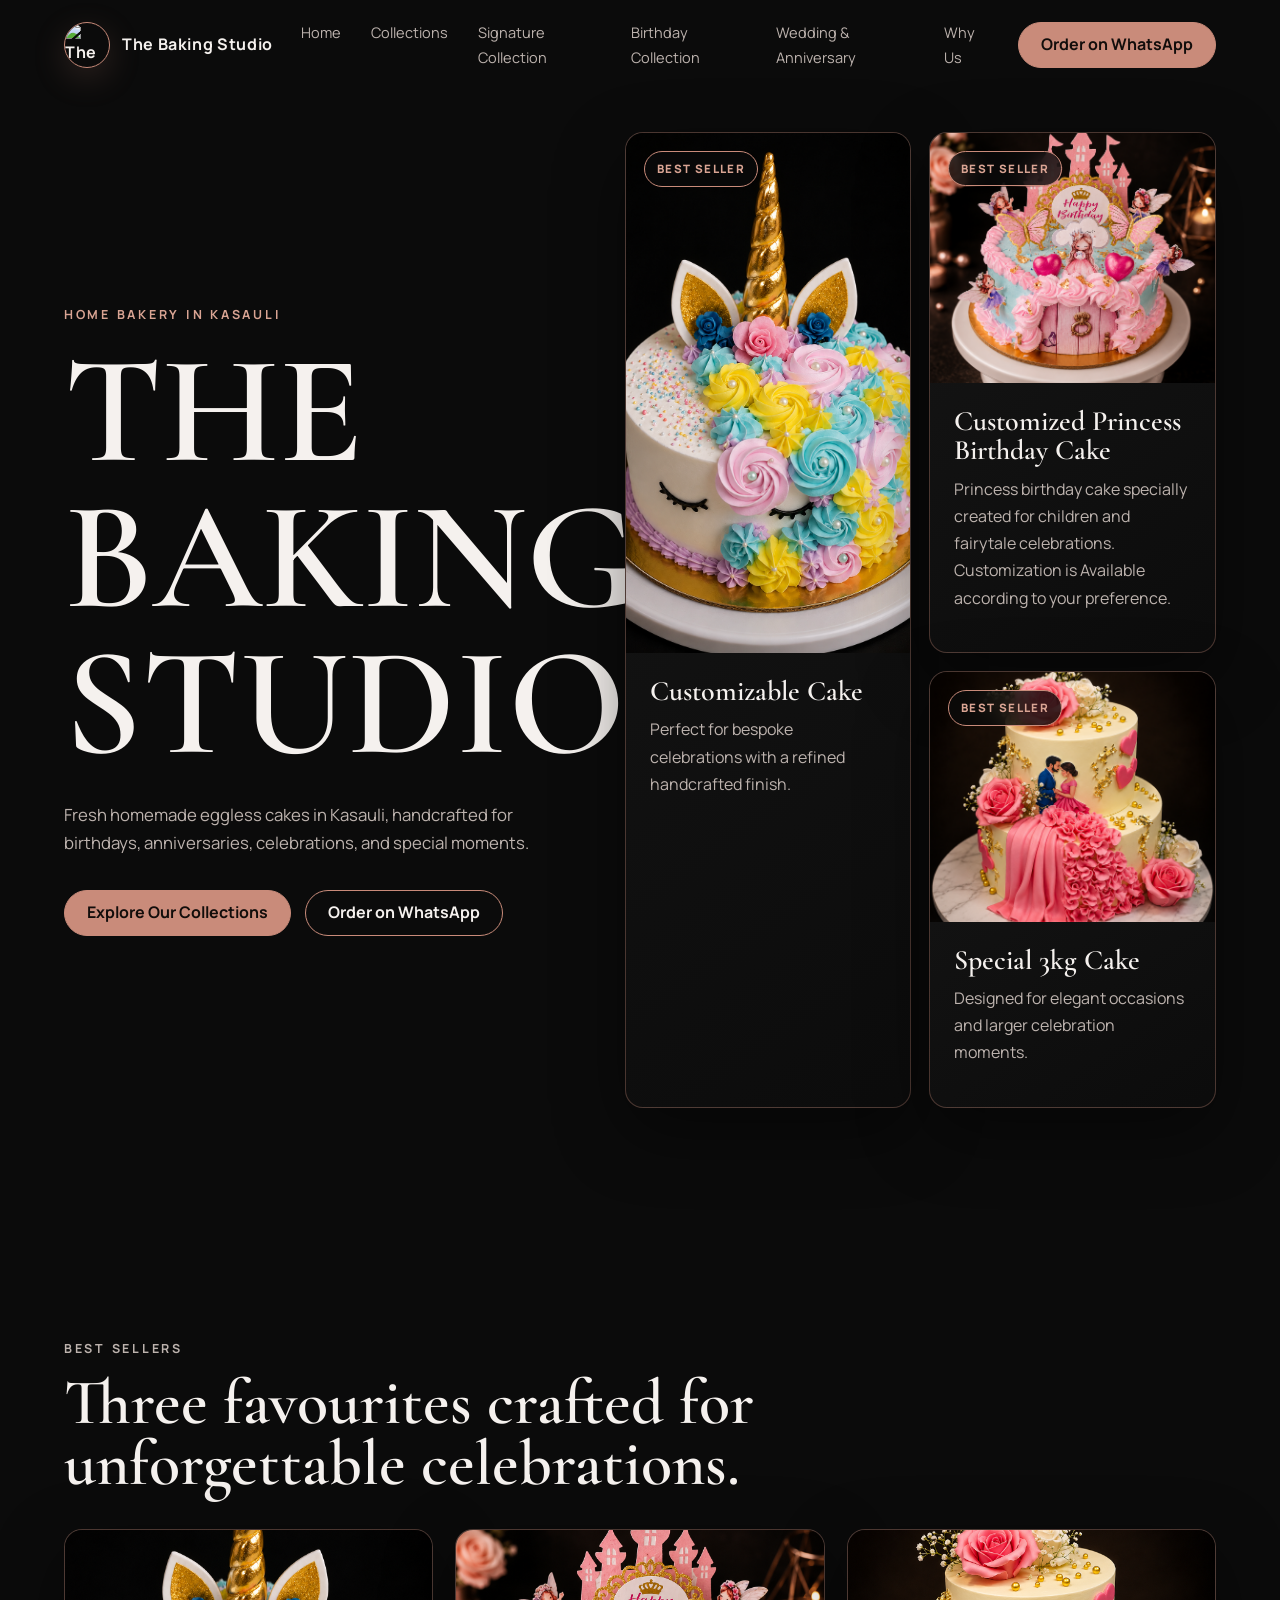
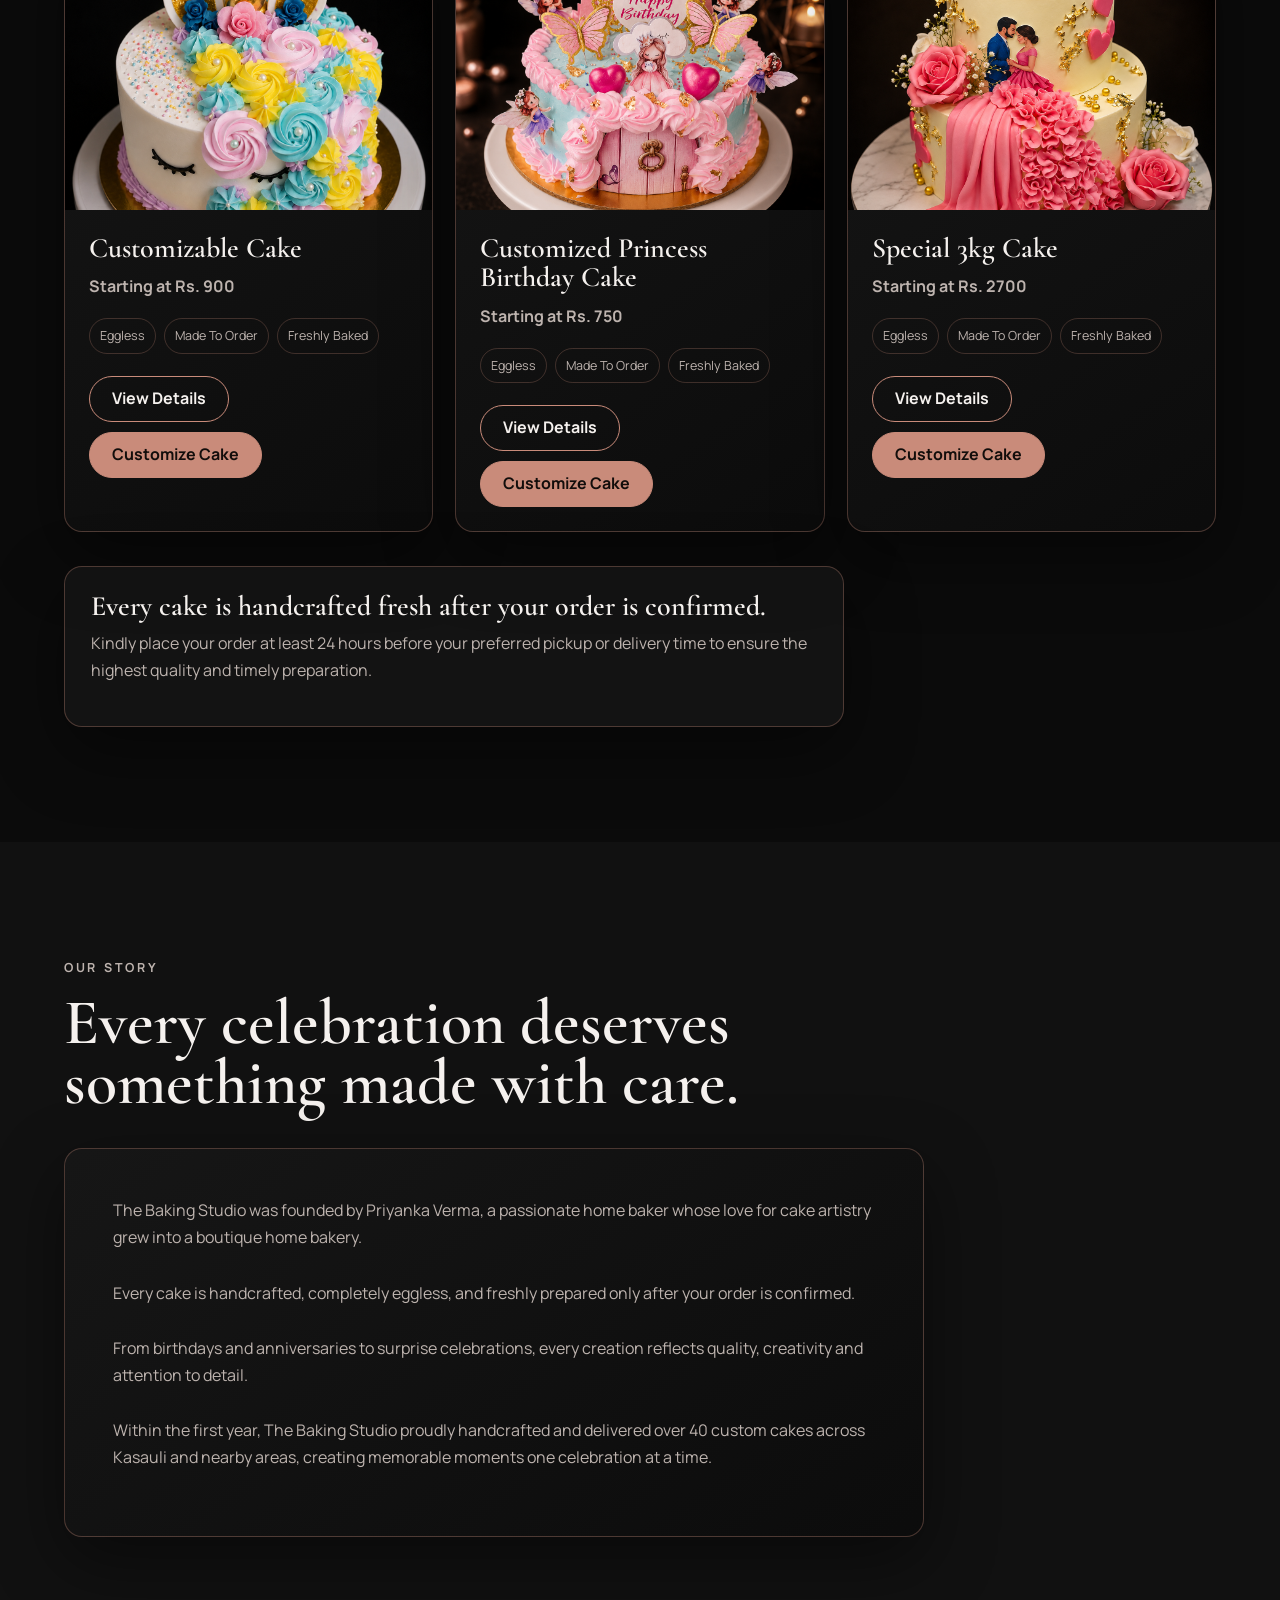
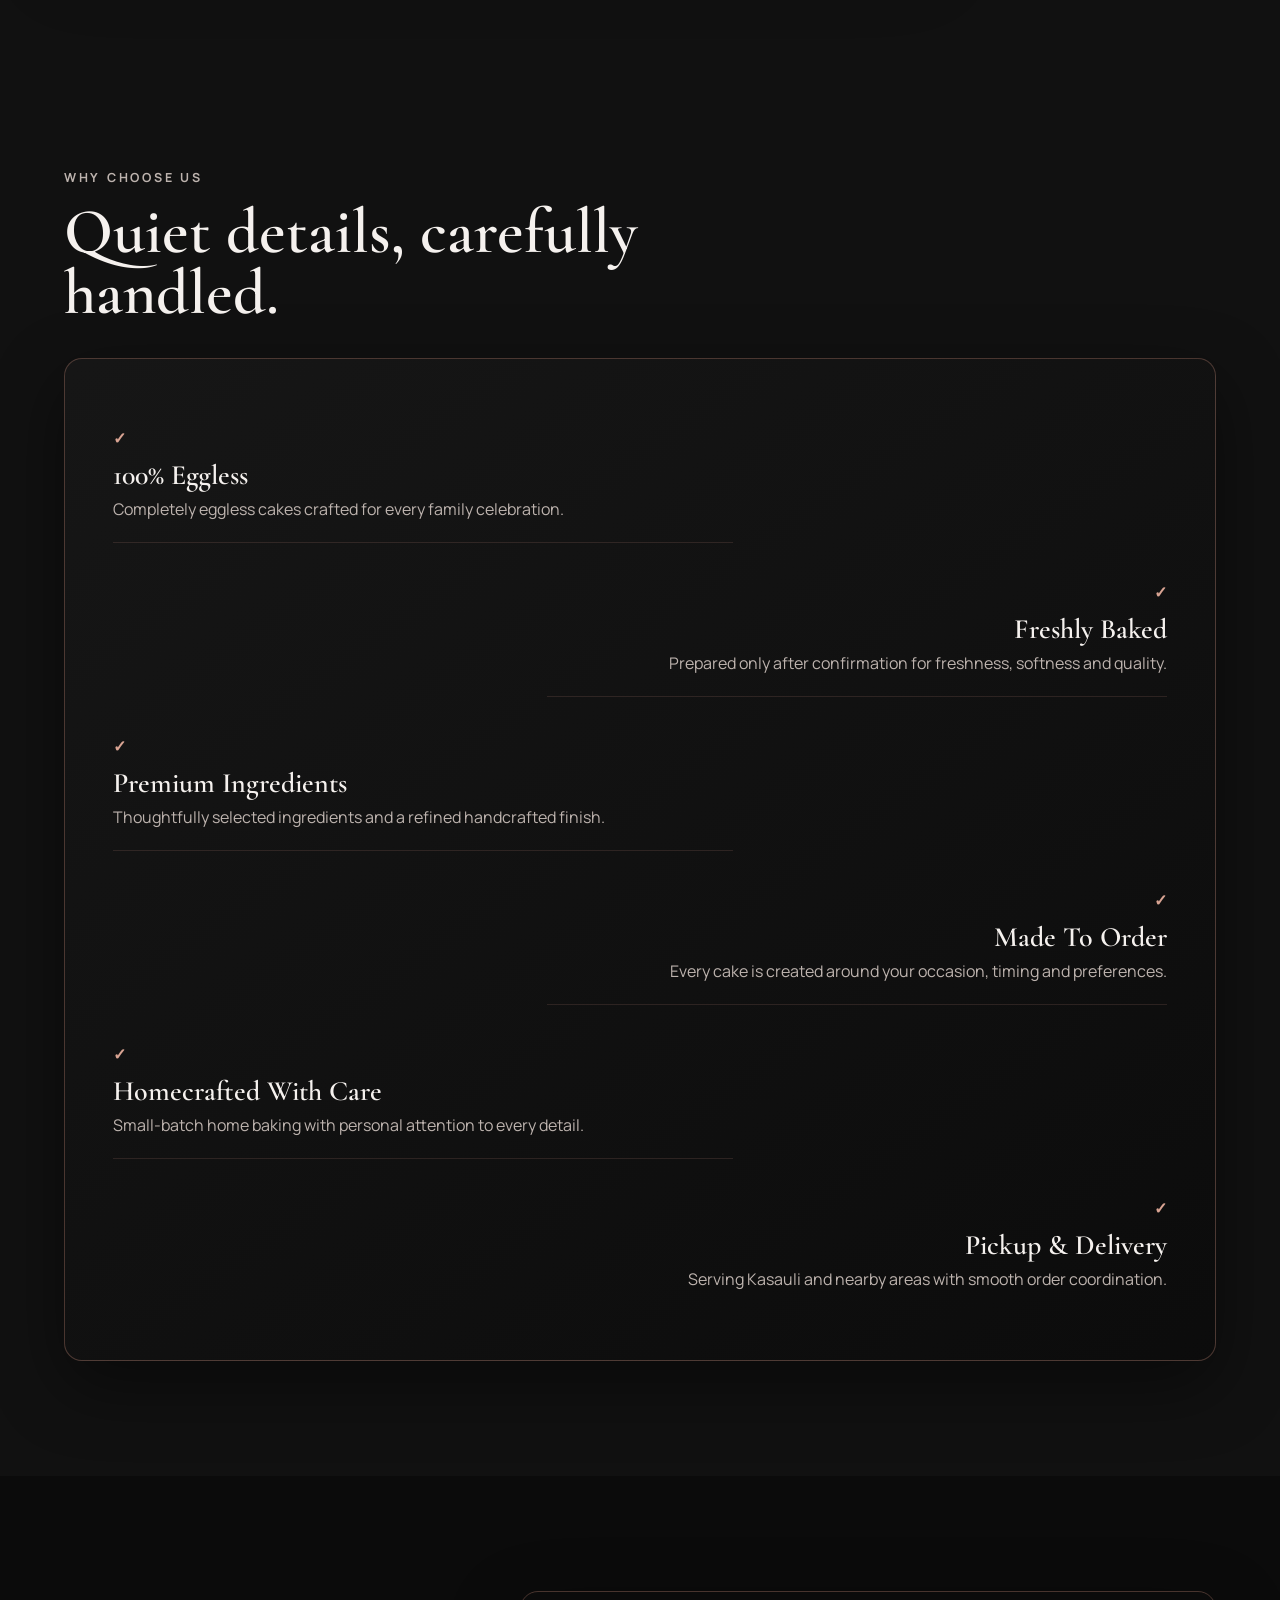
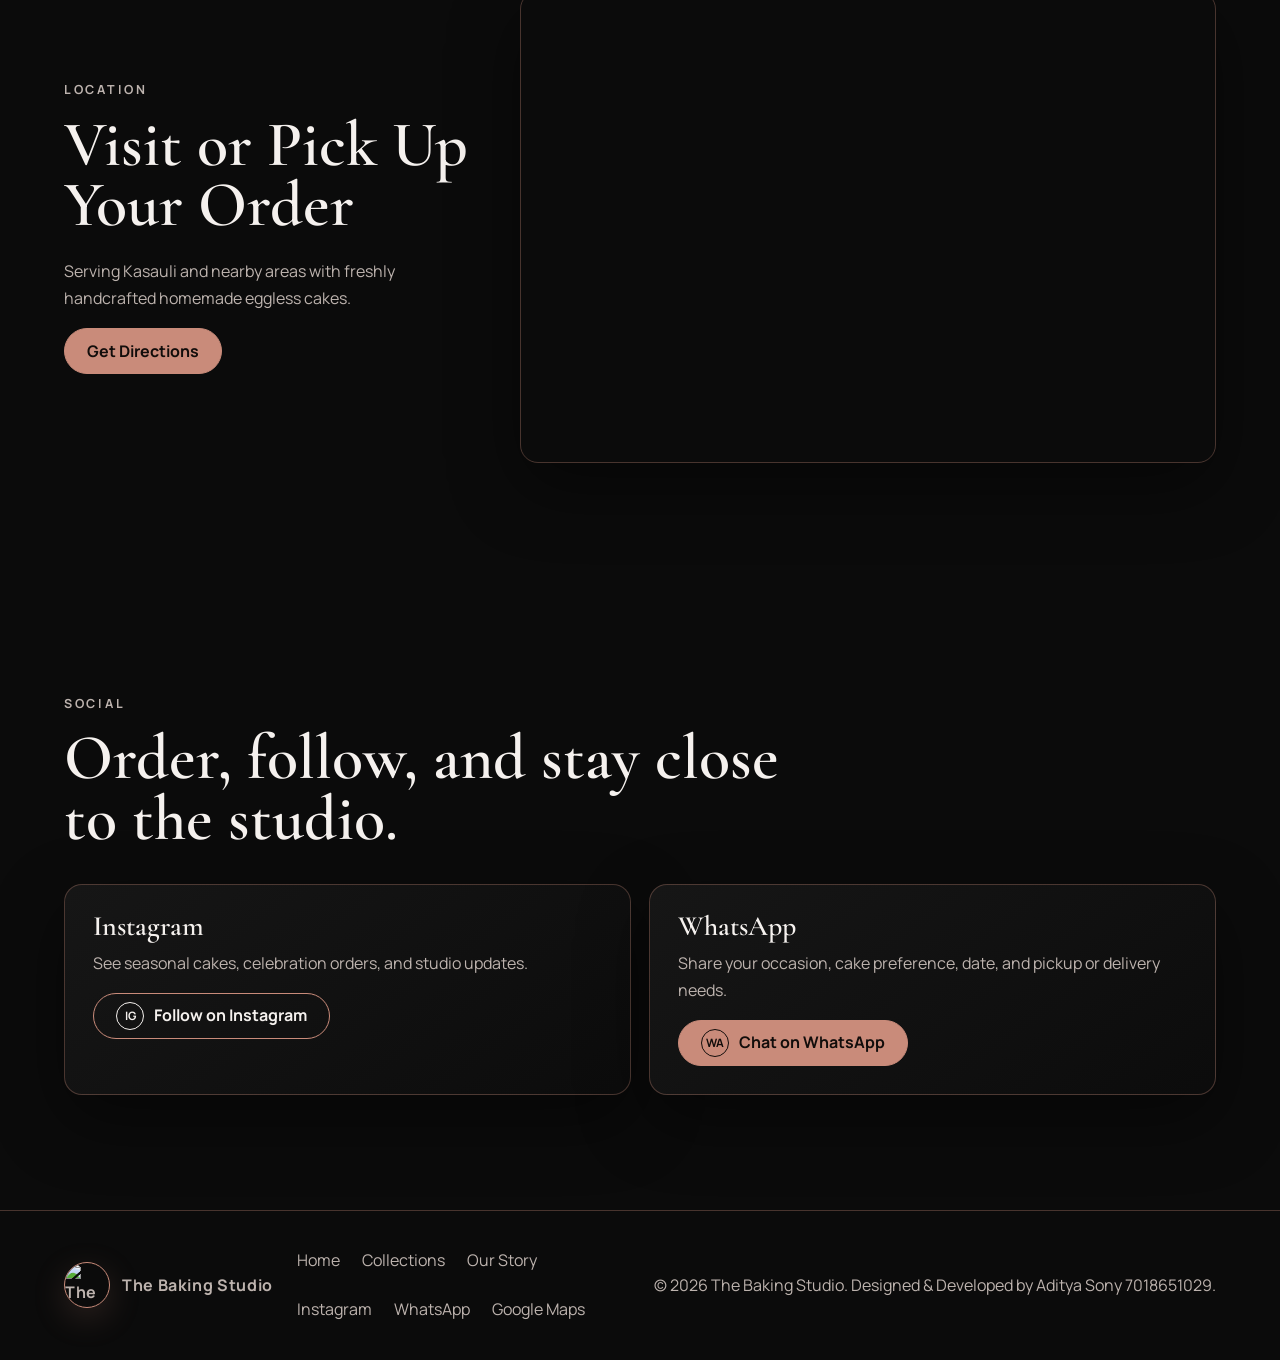
==== index.html @ ac06801e "still issue in loding webpages" ====
<!DOCTYPE html>
<html lang="en">
  <head>
    <meta charset="UTF-8" />
    <meta name="viewport" content="width=device-width, initial-scale=1.0" />
    <title>The Baking Studio | Premium Homemade Eggless Cakes in Kasauli</title>
    <meta
      name="description"
      content="Premium homemade eggless cakes in Kasauli. Freshly baked custom cakes for birthdays, anniversaries, weddings, and celebrations. Order directly on WhatsApp."
    />
    <link rel="preconnect" href="https://fonts.googleapis.com" />
    <link rel="preconnect" href="https://fonts.gstatic.com" crossorigin />
    <link
      href="https://fonts.googleapis.com/css2?family=Cormorant+Garamond:wght@500;600;700&family=Manrope:wght@400;500;600;700&display=swap"
      rel="stylesheet"
    />
    <link rel="stylesheet" href="css/styles.css" />
  </head>
  <body data-asset-depth="">
    <header class="site-header" data-header>
      <a class="brand" href="#home" aria-label="The Baking Studio home">
        <img class="brand-logo" src="assets/products/logo.jpg" alt="The Baking Studio logo" />
        <span>The Baking Studio</span>
      </a>

      <button class="nav-toggle" type="button" aria-label="Open menu" aria-expanded="false" data-nav-toggle>
        <span></span>
        <span></span>
      </button>

      <nav class="site-nav" data-nav>
        <a href="#home">Home</a>
        <a href="collections/">Collections</a>
        <a href="collections/signature/">Signature Collection</a>
        <a href="collections/birthday/">Birthday Collection</a>
        <a href="collections/wedding-anniversary/">Wedding & Anniversary</a>
        <a href="#why-us">Why Us</a>
      </nav>

      <a class="header-order" href="#" data-whatsapp-link>Order on WhatsApp</a>
    </header>

    <main>
      <section class="intro section" id="home">
        <div class="intro-copy reveal">
          <p class="eyebrow">Home bakery in Kasauli</p>
          <h1>
            <span>THE</span>
            <span>BAKING</span>
            <span>STUDIO</span>
          </h1>
          <p class="intro-text">
            Fresh homemade eggless cakes in Kasauli, handcrafted for birthdays, anniversaries,
            celebrations, and special moments.
          </p>
          <div class="button-row">
            <a class="btn btn-primary" href="collections/">Explore Our Collections</a>
            <a class="btn btn-secondary" href="#" data-whatsapp-link>Order on WhatsApp</a>
          </div>
        </div>

        <div class="featured-grid reveal" aria-label="Featured cakes" data-featured-products></div>
      </section>

      <section class="section collection" id="best-sellers">
        <div class="section-heading reveal">
          <p class="eyebrow">Best Sellers</p>
          <h2>Three favourites crafted for unforgettable celebrations.</h2>
        </div>
        <div class="product-grid" data-best-sellers></div>
        <div class="order-notice reveal">
          <h3>Every cake is handcrafted fresh after your order is confirmed.</h3>
          <p>
            Kindly place your order at least 24 hours before your preferred pickup or delivery time
            to ensure the highest quality and timely preparation.
          </p>
        </div>
      </section>

      <section class="section about" id="about">
        <div class="section-heading reveal">
          <p class="eyebrow">Our Story</p>
          <h2>Every celebration deserves something made with care.</h2>
        </div>
        <div class="about-copy luxury-container reveal">
          <p>
            The Baking Studio was founded by Priyanka Verma, a passionate home baker whose love for
            cake artistry grew into a boutique home bakery.
          </p>
          <p>
            Every cake is handcrafted, completely eggless, and freshly prepared only after your order
            is confirmed.
          </p>
          <p>
            From birthdays and anniversaries to surprise celebrations, every creation reflects
            quality, creativity and attention to detail.
          </p>
          <p>
            Within the first year, The Baking Studio proudly handcrafted and delivered over 40 custom
            cakes across Kasauli and nearby areas, creating memorable moments one celebration at a
            time.
          </p>
        </div>
      </section>

      <section class="section why" id="why-us">
        <div class="section-heading reveal">
          <p class="eyebrow">Why Choose Us</p>
          <h2>Quiet details, carefully handled.</h2>
        </div>
        <div class="why-list luxury-container reveal">
          <div><span>✓</span><h3>100% Eggless</h3><p>Completely eggless cakes crafted for every family celebration.</p></div>
          <div><span>✓</span><h3>Freshly Baked</h3><p>Prepared only after confirmation for freshness, softness and quality.</p></div>
          <div><span>✓</span><h3>Premium Ingredients</h3><p>Thoughtfully selected ingredients and a refined handcrafted finish.</p></div>
          <div><span>✓</span><h3>Made To Order</h3><p>Every cake is created around your occasion, timing and preferences.</p></div>
          <div><span>✓</span><h3>Homecrafted With Care</h3><p>Small-batch home baking with personal attention to every detail.</p></div>
          <div><span>✓</span><h3>Pickup & Delivery</h3><p>Serving Kasauli and nearby areas with smooth order coordination.</p></div>
        </div>
      </section>

      <section class="section location" id="location">
        <div class="location-copy reveal">
          <p class="eyebrow">Location</p>
          <h2>Visit or Pick Up Your Order</h2>
          <p>
            Serving Kasauli and nearby areas with freshly handcrafted homemade eggless cakes.
          </p>
          <a class="btn btn-primary" href="https://maps.app.goo.gl/45BdZde1DXDgjT8A6?g_st=aw" target="_blank" rel="noreferrer">
            Get Directions
          </a>
        </div>
        <div class="map-frame reveal">
          <iframe
            title="Google Map showing Kasauli area"
            loading="lazy"
            referrerpolicy="no-referrer-when-downgrade"
            src="https://www.google.com/maps?q=Kasauli&output=embed"
          ></iframe>
        </div>
      </section>

      <section class="section social" id="social">
        <div class="section-heading reveal">
          <p class="eyebrow">Social</p>
          <h2>Order, follow, and stay close to the studio.</h2>
        </div>
        <div class="social-grid">
          <article class="social-card reveal">
            <h3>Instagram</h3>
            <p>See seasonal cakes, celebration orders, and studio updates.</p>
            <a class="btn btn-secondary icon-link" href="https://www.instagram.com/the_baking_studioo?utm_source=qr&igsh=bnV0ZjFibzVjeG9y" target="_blank" rel="noreferrer"><span aria-hidden="true">IG</span>Follow on Instagram</a>
          </article>
          <article class="social-card reveal">
            <h3>WhatsApp</h3>
            <p>Share your occasion, cake preference, date, and pickup or delivery needs.</p>
            <a class="btn btn-primary icon-link" href="#" data-whatsapp-link><span aria-hidden="true">WA</span>Chat on WhatsApp</a>
          </article>
        </div>
      </section>
    </main>

    <button class="floating-cart" type="button" hidden data-cart-button>Order (0)</button>

    <aside class="cart-drawer" aria-hidden="true" data-cart-drawer>
      <div class="drawer-panel">
        <div class="drawer-header">
          <div>
            <p class="eyebrow">Your Order</p>
            <h2>Ready for WhatsApp</h2>
          </div>
          <button class="icon-button" type="button" aria-label="Close order drawer" data-close-cart>&times;</button>
        </div>
        <div class="cart-items" data-cart-items></div>
        <div class="drawer-footer">
          <p data-cart-empty>Your selected cakes will appear here.</p>
          <a class="btn btn-primary btn-full" href="#" data-send-order>Send Order on WhatsApp</a>
        </div>
      </div>
    </aside>

    <div class="modal" aria-hidden="true" data-modal>
      <div class="modal-panel" role="dialog" aria-modal="true" aria-labelledby="modal-title">
        <button class="modal-close" type="button" aria-label="Close product details" data-close-modal>&times;</button>
        <div class="modal-image product-image" data-modal-image></div>
        <div class="modal-content">
          <p class="eyebrow">Cake Details</p>
          <h2 id="modal-title" data-modal-title></h2>
          <p data-modal-description></p>
          <p class="price" data-modal-price></p>
          <dl class="detail-list">
            <div>
              <dt>Available Weights</dt>
              <dd data-modal-weights></dd>
            </div>
            <div>
              <dt>Features</dt>
              <dd data-modal-features></dd>
            </div>
            <div>
              <dt>Preparation Time</dt>
              <dd data-modal-time></dd>
            </div>
            <div>
              <dt>Servings</dt>
              <dd data-modal-servings></dd>
            </div>
            <div>
              <dt>Occasion</dt>
              <dd data-modal-occasion></dd>
            </div>
            <div>
              <dt>Best For</dt>
              <dd data-modal-best-for></dd>
            </div>
          </dl>
          <p class="fixed-weight" hidden data-fixed-weight></p>
          <label class="field" data-weight-field>
            <span>Weight</span>
            <select data-modal-weight></select>
          </label>
          <div class="quantity-control" aria-label="Quantity selector">
            <button type="button" data-qty-minus>-</button>
            <span data-modal-quantity>1</span>
            <button type="button" data-qty-plus>+</button>
          </div>
          <button class="btn btn-primary btn-full" type="button" data-add-order>Add to Order</button>
          <a class="btn btn-secondary btn-full modal-customize" href="#" data-customize-cake>Customize Your Cake</a>
        </div>
      </div>
    </div>

    <footer class="site-footer">
      <div class="brand">
        <img class="brand-logo" src="assets/products/logo.jpg" alt="The Baking Studio logo" />
        <span>The Baking Studio</span>
      </div>
      <nav>
        <a href="#home">Home</a>
        <a href="collections/">Collections</a>
        <a href="#about">Our Story</a>
        <a href="https://www.instagram.com/the_baking_studioo?utm_source=qr&igsh=bnV0ZjFibzVjeG9y" target="_blank" rel="noreferrer">Instagram</a>
        <a href="#" data-whatsapp-link>WhatsApp</a>
        <a href="https://maps.app.goo.gl/45BdZde1DXDgjT8A6?g_st=aw" target="_blank" rel="noreferrer">Google Maps</a>
      </nav>
      <p>&copy; <span data-year></span> The Baking Studio. Designed & Developed by Aditya Sony 7018651029.</p>
    </footer>

    <script src="js/config.js"></script>
    <script src="js/products.js"></script>
    <script src="js/app.js"></script>
  </body>
</html>
---- css/styles.css ----
:root {
  --bg: #0b0b0b;
  --panel: #171717;
  --panel-soft: #111111;
  --accent: #c98b7a;
  --accent-hover: #d9a493;
  --text: #f5f1ee;
  --muted: #bdb3ae;
  --line: rgba(201, 139, 122, 0.32);
  --shadow: 0 24px 70px rgba(0, 0, 0, 0.45);
  --radius: 18px;
  --font-heading: "Cormorant Garamond", Georgia, serif;
  --font-body: "Manrope", Arial, sans-serif;
}

* {
  box-sizing: border-box;
}

html {
  scroll-behavior: smooth;
}

body {
  margin: 0;
  background: var(--bg);
  color: var(--text);
  font-family: var(--font-body);
  line-height: 1.7;
}

body.no-scroll {
  overflow: hidden;
}

a {
  color: inherit;
  text-decoration: none;
}

button,
select {
  font: inherit;
}

.site-header {
  position: fixed;
  inset: 0 0 auto;
  z-index: 30;
  display: grid;
  grid-template-columns: auto 1fr auto;
  align-items: center;
  gap: 28px;
  padding: 20px clamp(20px, 5vw, 72px);
  border-bottom: 1px solid transparent;
  transition: background 220ms ease, border-color 220ms ease, padding 220ms ease;
}

.site-header.scrolled,
.site-header.open {
  background: rgba(11, 11, 11, 0.94);
  border-color: var(--line);
  backdrop-filter: blur(18px);
  padding-block: 14px;
}

.brand {
  display: inline-flex;
  align-items: center;
  gap: 12px;
  font-weight: 700;
  letter-spacing: 0.04em;
}

.brand-mark {
  display: grid;
  width: 42px;
  height: 42px;
  place-items: center;
  border: 1px solid var(--accent);
  border-radius: 50%;
  color: var(--accent-hover);
  font-family: var(--font-heading);
  font-size: 0.85rem;
}

.brand-logo {
  width: 46px;
  height: 46px;
  border: 1px solid var(--accent);
  border-radius: 50%;
  object-fit: cover;
  box-shadow: 0 10px 34px rgba(201, 139, 122, 0.18);
}

.site-nav {
  justify-self: center;
  display: flex;
  gap: 30px;
  color: var(--muted);
  font-size: 0.91rem;
}

.site-nav a,
.site-footer a {
  transition: color 180ms ease;
}

.site-nav a:hover,
.site-footer a:hover {
  color: var(--accent-hover);
}

.header-order,
.btn {
  display: inline-flex;
  min-height: 46px;
  align-items: center;
  justify-content: center;
  border: 1px solid var(--accent);
  border-radius: 999px;
  padding: 0 22px;
  font-weight: 700;
  transition: transform 180ms ease, background 180ms ease, color 180ms ease, border-color 180ms ease;
}

.header-order,
.btn-primary {
  background: var(--accent);
  color: #120d0b;
}

.btn-secondary {
  background: transparent;
  color: var(--text);
}

.header-order:hover,
.btn:hover {
  transform: translateY(-2px);
  border-color: var(--accent-hover);
}

.header-order:hover,
.btn-primary:hover {
  background: var(--accent-hover);
}

.nav-toggle {
  display: none;
  width: 44px;
  height: 44px;
  border: 1px solid var(--line);
  border-radius: 50%;
  background: transparent;
  color: var(--text);
}

.nav-toggle span {
  display: block;
  width: 18px;
  height: 1px;
  margin: 6px auto;
  background: currentColor;
}

.section {
  padding: clamp(78px, 9vw, 132px) clamp(20px, 5vw, 72px);
}

.intro {
  position: relative;
  min-height: 100vh;
  display: grid;
  grid-template-columns: minmax(0, 0.9fr) minmax(320px, 1.1fr);
  gap: clamp(38px, 6vw, 88px);
  align-items: center;
  padding-top: 132px;
}

.eyebrow {
  margin: 0 0 14px;
  color: var(--accent-hover);
  font-size: 0.78rem;
  font-weight: 700;
  letter-spacing: 0.22em;
  text-transform: uppercase;
}

h1,
h2,
h3,
p {
  margin-top: 0;
}

h1,
h2,
h3 {
  font-family: var(--font-heading);
  line-height: 0.95;
  font-weight: 600;
}

h1 {
  margin-bottom: 24px;
  font-size: clamp(4.8rem, 12vw, 12rem);
}

h1 span {
  display: block;
}

h2 {
  max-width: 760px;
  margin-bottom: 22px;
  font-size: clamp(2.6rem, 5vw, 5.4rem);
}

h3 {
  margin-bottom: 10px;
  font-size: 1.75rem;
}

.intro-text,
.section-heading p,
.location-copy p,
.social-card p,
.why-card p,
.product-card p,
.featured-card p {
  color: var(--muted);
}

.intro-text {
  max-width: 560px;
  font-size: 1.05rem;
}

.button-row {
  display: flex;
  flex-wrap: wrap;
  gap: 14px;
  margin-top: 32px;
}

.featured-grid {
  display: grid;
  grid-template-columns: 1fr 1fr;
  gap: 18px;
  align-items: stretch;
}

.featured-card:first-child {
  grid-row: span 2;
}

.featured-card {
  position: relative;
}

.best-seller-badge {
  position: absolute;
  top: 18px;
  left: 18px;
  z-index: 1;
  border: 1px solid var(--accent);
  border-radius: 999px;
  background: rgba(11, 11, 11, 0.78);
  color: var(--accent-hover);
  padding: 7px 12px;
  font-size: 0.72rem;
  font-weight: 800;
  letter-spacing: 0.12em;
  text-transform: uppercase;
  backdrop-filter: blur(10px);
}

.featured-card,
.product-card,
.why-card,
.social-card {
  border: 1px solid var(--line);
  border-radius: var(--radius);
  background: linear-gradient(145deg, rgba(23, 23, 23, 0.96), rgba(12, 12, 12, 0.98));
  box-shadow: var(--shadow);
  overflow: hidden;
  transition: transform 220ms ease, border-color 220ms ease, box-shadow 220ms ease;
}

.featured-card:hover,
.product-card:hover,
.why-card:hover,
.social-card:hover {
  transform: translateY(-6px);
  border-color: rgba(217, 164, 147, 0.72);
  box-shadow: 0 28px 90px rgba(201, 139, 122, 0.14);
}

.featured-card:hover .product-image,
.product-card:hover .product-image,
.modal-image {
  transform: scale(1.03);
}

.product-image {
  min-height: 250px;
  background:
    radial-gradient(circle at 50% 35%, rgba(245, 241, 238, 0.12), transparent 31%),
    radial-gradient(circle at 47% 55%, var(--accent), transparent 0 24%, transparent 25%),
    linear-gradient(145deg, #241716, #0f0f0f 68%);
  transition: transform 320ms ease;
}

.featured-card:first-child .product-image {
  min-height: 520px;
}

.card-body {
  padding: 24px;
}

.card-body h3 {
  line-height: 1.05;
}

.section-heading {
  margin-bottom: 34px;
}

.product-grid {
  display: grid;
  grid-template-columns: repeat(3, minmax(0, 1fr));
  gap: 22px;
}

.product-card .product-image {
  min-height: 280px;
}

.price {
  color: var(--accent-hover);
  font-weight: 700;
}

.tags {
  display: flex;
  flex-wrap: wrap;
  gap: 8px;
  margin: 18px 0 22px;
}

.tags span {
  border: 1px solid rgba(201, 139, 122, 0.26);
  border-radius: 999px;
  padding: 6px 10px;
  color: var(--muted);
  font-size: 0.78rem;
}

.card-actions {
  display: flex;
  flex-wrap: wrap;
  gap: 10px;
}

.order-notice {
  max-width: 780px;
  margin-top: 34px;
  border: 1px solid var(--line);
  border-radius: var(--radius);
  background: rgba(23, 23, 23, 0.72);
  padding: 26px;
  box-shadow: var(--shadow);
}

.luxury-container {
  border: 1px solid var(--line);
  border-radius: var(--radius);
  background: linear-gradient(145deg, rgba(23, 23, 23, 0.96), rgba(12, 12, 12, 0.98));
  box-shadow: var(--shadow);
  padding: clamp(26px, 4vw, 48px);
}

.order-notice h3 {
  margin-bottom: 10px;
}

.order-notice p,
.about-copy p {
  color: var(--muted);
}

.about {
  background: var(--panel-soft);
}

.about-copy {
  max-width: 860px;
  display: grid;
  gap: 12px;
}

.why {
  background: var(--panel-soft);
}

.why-grid,
.social-grid {
  display: grid;
  grid-template-columns: repeat(3, minmax(0, 1fr));
  gap: 18px;
}

.why-list {
  display: grid;
  gap: 18px;
}

.why-list div {
  width: min(620px, 100%);
  padding: 18px 0;
  border-bottom: 1px solid rgba(201, 139, 122, 0.16);
}

.why-list div:nth-child(even) {
  justify-self: end;
  text-align: right;
}

.why-list div:last-child {
  border-bottom: 0;
}

.why-list span {
  display: inline-flex;
  margin-bottom: 10px;
  color: var(--accent-hover);
  font-weight: 800;
}

.why-list h3 {
  margin-bottom: 8px;
}

.why-list p {
  color: var(--muted);
  margin-bottom: 0;
}

.icon-link {
  gap: 10px;
}

.icon-link span {
  display: inline-grid;
  width: 28px;
  height: 28px;
  place-items: center;
  border: 1px solid currentColor;
  border-radius: 50%;
  font-size: 0.72rem;
}

.why-card,
.social-card {
  padding: 28px;
}

.icon {
  display: inline-flex;
  margin-bottom: 34px;
  color: var(--accent-hover);
  font-family: var(--font-heading);
  font-size: 2rem;
}

.location {
  display: grid;
  grid-template-columns: minmax(0, 0.75fr) minmax(320px, 1.25fr);
  gap: 38px;
  align-items: center;
}

.map-frame {
  min-height: 470px;
  overflow: hidden;
  border: 1px solid var(--line);
  border-radius: var(--radius);
  box-shadow: var(--shadow);
}

.map-frame iframe {
  display: block;
  width: 100%;
  height: 470px;
  border: 0;
  filter: grayscale(1) invert(0.9) contrast(0.95);
}

.social-grid {
  grid-template-columns: repeat(2, minmax(0, 1fr));
}

.site-footer {
  display: grid;
  grid-template-columns: auto 1fr auto;
  gap: 24px;
  align-items: center;
  padding: 36px clamp(20px, 5vw, 72px);
  border-top: 1px solid var(--line);
  color: var(--muted);
}

.site-footer nav {
  justify-self: center;
  display: flex;
  flex-wrap: wrap;
  gap: 22px;
}

.site-footer p {
  margin: 0;
}

.modal,
.cart-drawer {
  position: fixed;
  inset: 0;
  z-index: 60;
  display: none;
  background: rgba(0, 0, 0, 0.72);
  backdrop-filter: blur(12px);
}

.modal.open,
.cart-drawer.open {
  display: block;
}

.modal-panel {
  position: relative;
  display: grid;
  grid-template-columns: minmax(280px, 0.9fr) minmax(320px, 1fr);
  gap: 34px;
  width: min(1060px, calc(100% - 36px));
  max-height: calc(100vh - 54px);
  margin: 27px auto;
  overflow: auto;
  border: 1px solid var(--line);
  border-radius: var(--radius);
  background: var(--panel);
  box-shadow: var(--shadow);
  padding: 26px;
}

.modal-image {
  min-height: 620px;
  border-radius: 14px;
}

.modal-content {
  padding: 18px 10px 10px;
}

.modal-close,
.icon-button {
  border: 1px solid var(--line);
  border-radius: 50%;
  background: rgba(11, 11, 11, 0.72);
  color: var(--text);
  cursor: pointer;
}

.modal-close {
  position: absolute;
  top: 16px;
  right: 16px;
  z-index: 2;
  width: 42px;
  height: 42px;
}

.detail-list {
  display: grid;
  gap: 12px;
  margin: 24px 0;
}

.detail-list div {
  padding-bottom: 12px;
  border-bottom: 1px solid rgba(201, 139, 122, 0.18);
}

dt {
  color: var(--accent-hover);
  font-size: 0.78rem;
  font-weight: 700;
  letter-spacing: 0.12em;
  text-transform: uppercase;
}

dd {
  margin: 3px 0 0;
  color: var(--muted);
}

.field {
  display: grid;
  gap: 8px;
  margin-bottom: 18px;
}

.field span {
  color: var(--accent-hover);
  font-weight: 700;
}

select {
  width: 100%;
  min-height: 46px;
  border: 1px solid var(--line);
  border-radius: 10px;
  background: #0d0d0d;
  color: var(--text);
  padding: 0 12px;
}

.quantity-control {
  display: inline-grid;
  grid-template-columns: 46px 54px 46px;
  align-items: center;
  margin-bottom: 20px;
  border: 1px solid var(--line);
  border-radius: 999px;
  overflow: hidden;
}

.quantity-control button {
  min-height: 46px;
  border: 0;
  background: transparent;
  color: var(--text);
  cursor: pointer;
}

.quantity-control span {
  text-align: center;
}

.btn-full {
  width: 100%;
}

.modal-customize {
  margin-top: 12px;
}

.fixed-weight {
  border: 1px solid var(--line);
  border-radius: 10px;
  padding: 12px 14px;
  color: var(--accent-hover);
  font-weight: 700;
}

.page-hero {
  padding-top: 150px;
  padding-bottom: 54px;
}

.page-hero h1 {
  font-size: clamp(4.4rem, 10vw, 10rem);
}

.breadcrumb {
  display: flex;
  flex-wrap: wrap;
  gap: 10px;
  margin-bottom: 28px;
  color: var(--muted);
  font-size: 0.88rem;
}

.breadcrumb a {
  color: var(--accent-hover);
}

.collection-grid {
  display: grid;
  grid-template-columns: repeat(3, minmax(0, 1fr));
  gap: 22px;
}

.collection-card {
  border: 1px solid var(--line);
  border-radius: var(--radius);
  background: linear-gradient(145deg, rgba(23, 23, 23, 0.96), rgba(12, 12, 12, 0.98));
  box-shadow: var(--shadow);
  overflow: hidden;
  transition: transform 220ms ease, border-color 220ms ease, box-shadow 220ms ease;
}

.collection-card:hover {
  transform: translateY(-6px);
  border-color: rgba(217, 164, 147, 0.72);
  box-shadow: 0 28px 90px rgba(201, 139, 122, 0.14);
}

.collection-card .product-image {
  min-height: 390px;
}

.category-tools {
  display: grid;
  grid-template-columns: minmax(0, 1fr) 220px;
  gap: 14px;
  margin-bottom: 24px;
}

.category-tools input {
  width: 100%;
  min-height: 46px;
  border: 1px solid var(--line);
  border-radius: 10px;
  background: #0d0d0d;
  color: var(--text);
  padding: 0 14px;
  font: inherit;
}

.load-more-wrap {
  display: flex;
  justify-content: center;
  margin-top: 34px;
}

.floating-cart {
  position: fixed;
  right: 24px;
  bottom: 24px;
  z-index: 40;
  min-height: 54px;
  border: 1px solid var(--accent-hover);
  border-radius: 999px;
  background: var(--accent);
  color: #120d0b;
  padding: 0 24px;
  font-weight: 800;
  box-shadow: 0 18px 60px rgba(0, 0, 0, 0.45);
  cursor: pointer;
}

.drawer-panel {
  width: min(430px, 100%);
  height: 100%;
  margin-left: auto;
  padding: 26px;
  overflow: auto;
  border-left: 1px solid var(--line);
  background: var(--panel);
}

.drawer-header {
  display: flex;
  justify-content: space-between;
  gap: 18px;
  align-items: start;
  margin-bottom: 28px;
}

.drawer-header h2 {
  margin: 0;
  font-size: 2.6rem;
}

.icon-button {
  width: 42px;
  height: 42px;
}

.cart-item {
  display: grid;
  gap: 10px;
  padding: 18px 0;
  border-bottom: 1px solid rgba(201, 139, 122, 0.18);
}

.cart-item h3 {
  margin: 0;
  font-size: 1.45rem;
}

.cart-actions {
  display: flex;
  justify-content: space-between;
  gap: 10px;
  align-items: center;
}

.remove-item {
  border: 0;
  background: transparent;
  color: var(--accent-hover);
  cursor: pointer;
}

.drawer-footer {
  margin-top: 28px;
}

.reveal {
  opacity: 0;
  transform: translateY(18px);
  transition: opacity 520ms ease, transform 520ms ease;
}

.reveal.visible {
  opacity: 1;
  transform: translateY(0);
}

@media (max-width: 1020px) {
  .site-header {
    grid-template-columns: auto auto;
  }

  .nav-toggle {
    display: block;
    justify-self: end;
  }

  .site-nav,
  .header-order {
    display: none;
  }

  .site-header.open .site-nav,
  .site-header.open .header-order {
    display: flex;
    grid-column: 1 / -1;
    justify-self: stretch;
  }

  .site-header.open .site-nav {
    flex-direction: column;
    gap: 18px;
    padding-top: 16px;
  }

  .site-header.open .header-order {
    width: fit-content;
  }

  .intro,
  .location {
    grid-template-columns: 1fr;
  }

  .product-grid,
  .why-grid,
  .collection-grid {
    grid-template-columns: repeat(2, minmax(0, 1fr));
  }

  .site-footer {
    grid-template-columns: 1fr;
  }

  .site-footer nav {
    justify-self: start;
  }
}

@media (max-width: 720px) {
  .section {
    padding-inline: 18px;
  }

  .intro {
    padding-top: 118px;
  }

  h1 {
    font-size: clamp(4.2rem, 22vw, 6.8rem);
  }

  .featured-grid,
  .product-grid,
  .why-grid,
  .social-grid,
  .collection-grid,
  .category-tools {
    grid-template-columns: 1fr;
  }

  .why-list div:nth-child(even) {
    justify-self: start;
    text-align: left;
  }

  .featured-card:first-child {
    grid-row: auto;
  }

  .featured-card:first-child .product-image,
  .featured-card .product-image,
  .product-card .product-image {
    min-height: 300px;
  }

  .modal-panel {
    grid-template-columns: 1fr;
    width: calc(100% - 20px);
    margin-block: 10px;
    padding: 16px;
  }

  .modal-image {
    min-height: 320px;
  }

  .map-frame,
  .map-frame iframe {
    min-height: 360px;
    height: 360px;
  }

  .drawer-panel {
    width: 100%;
  }
}
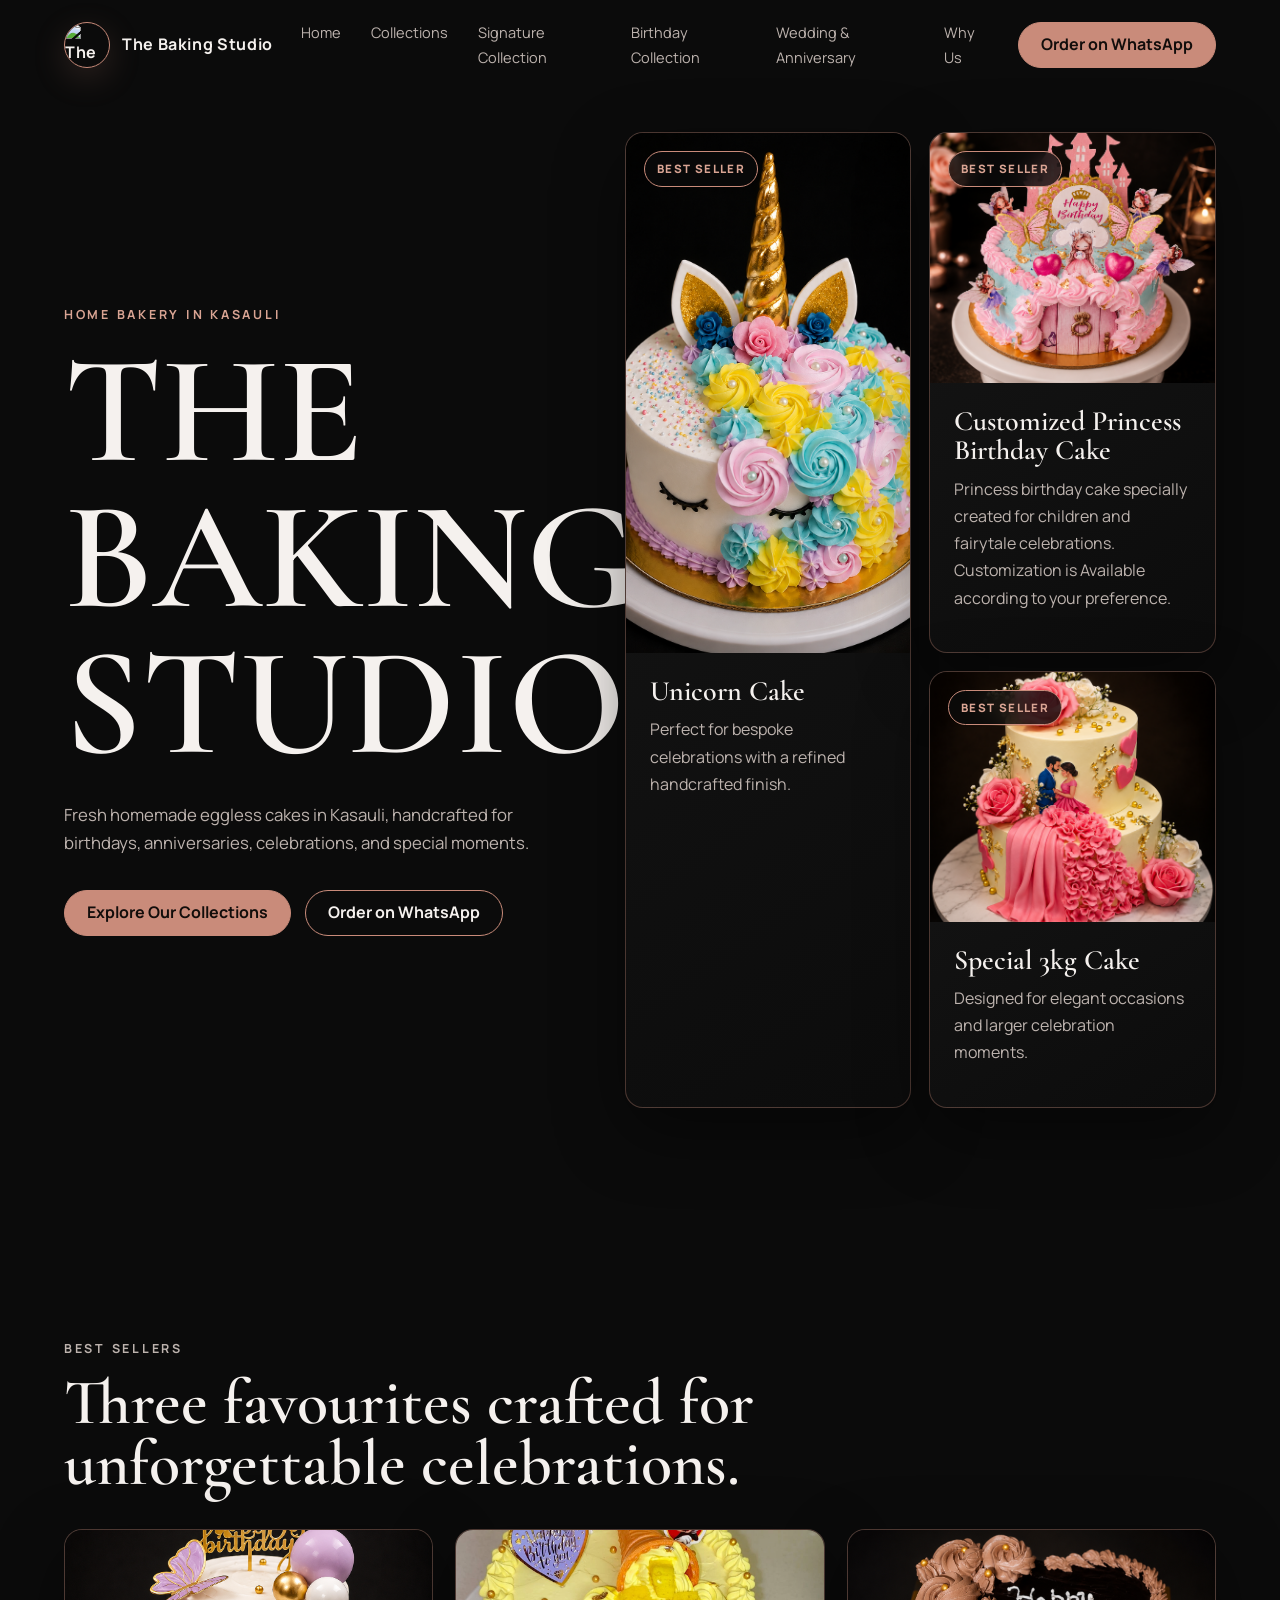
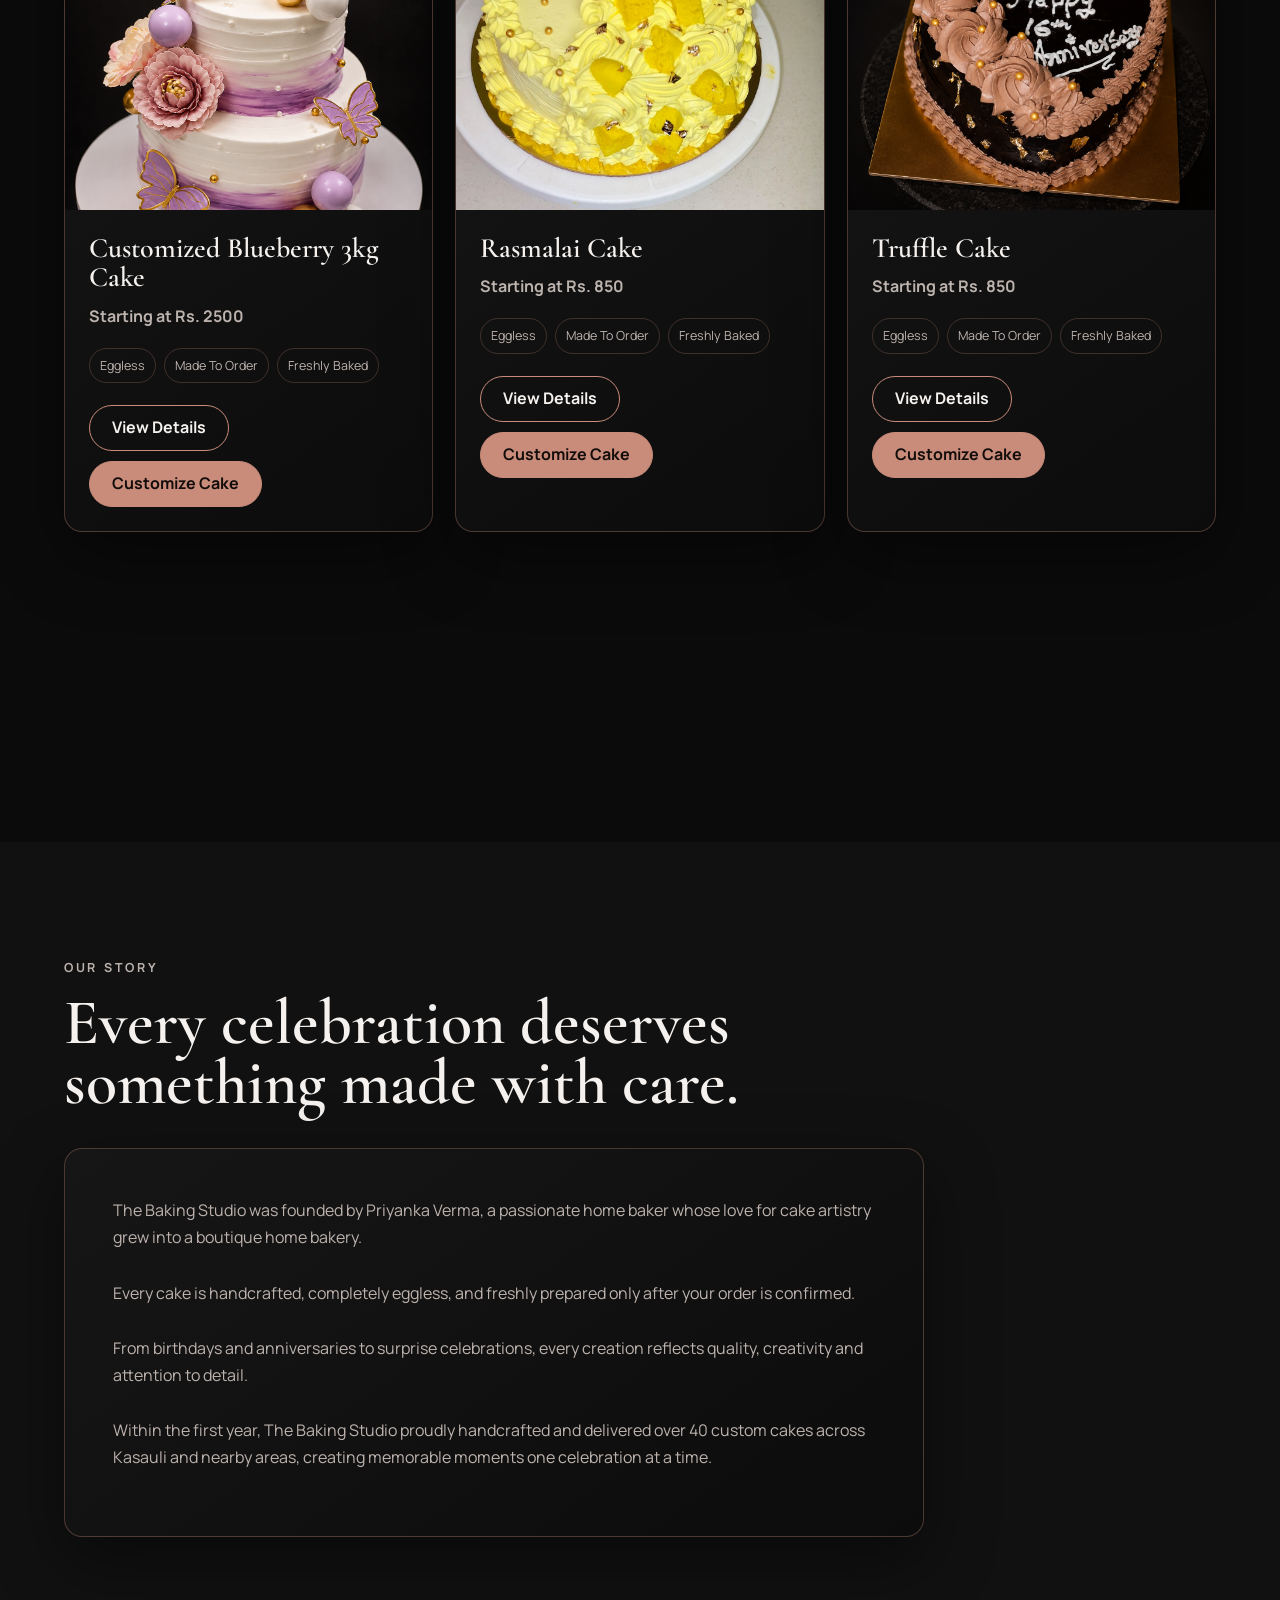
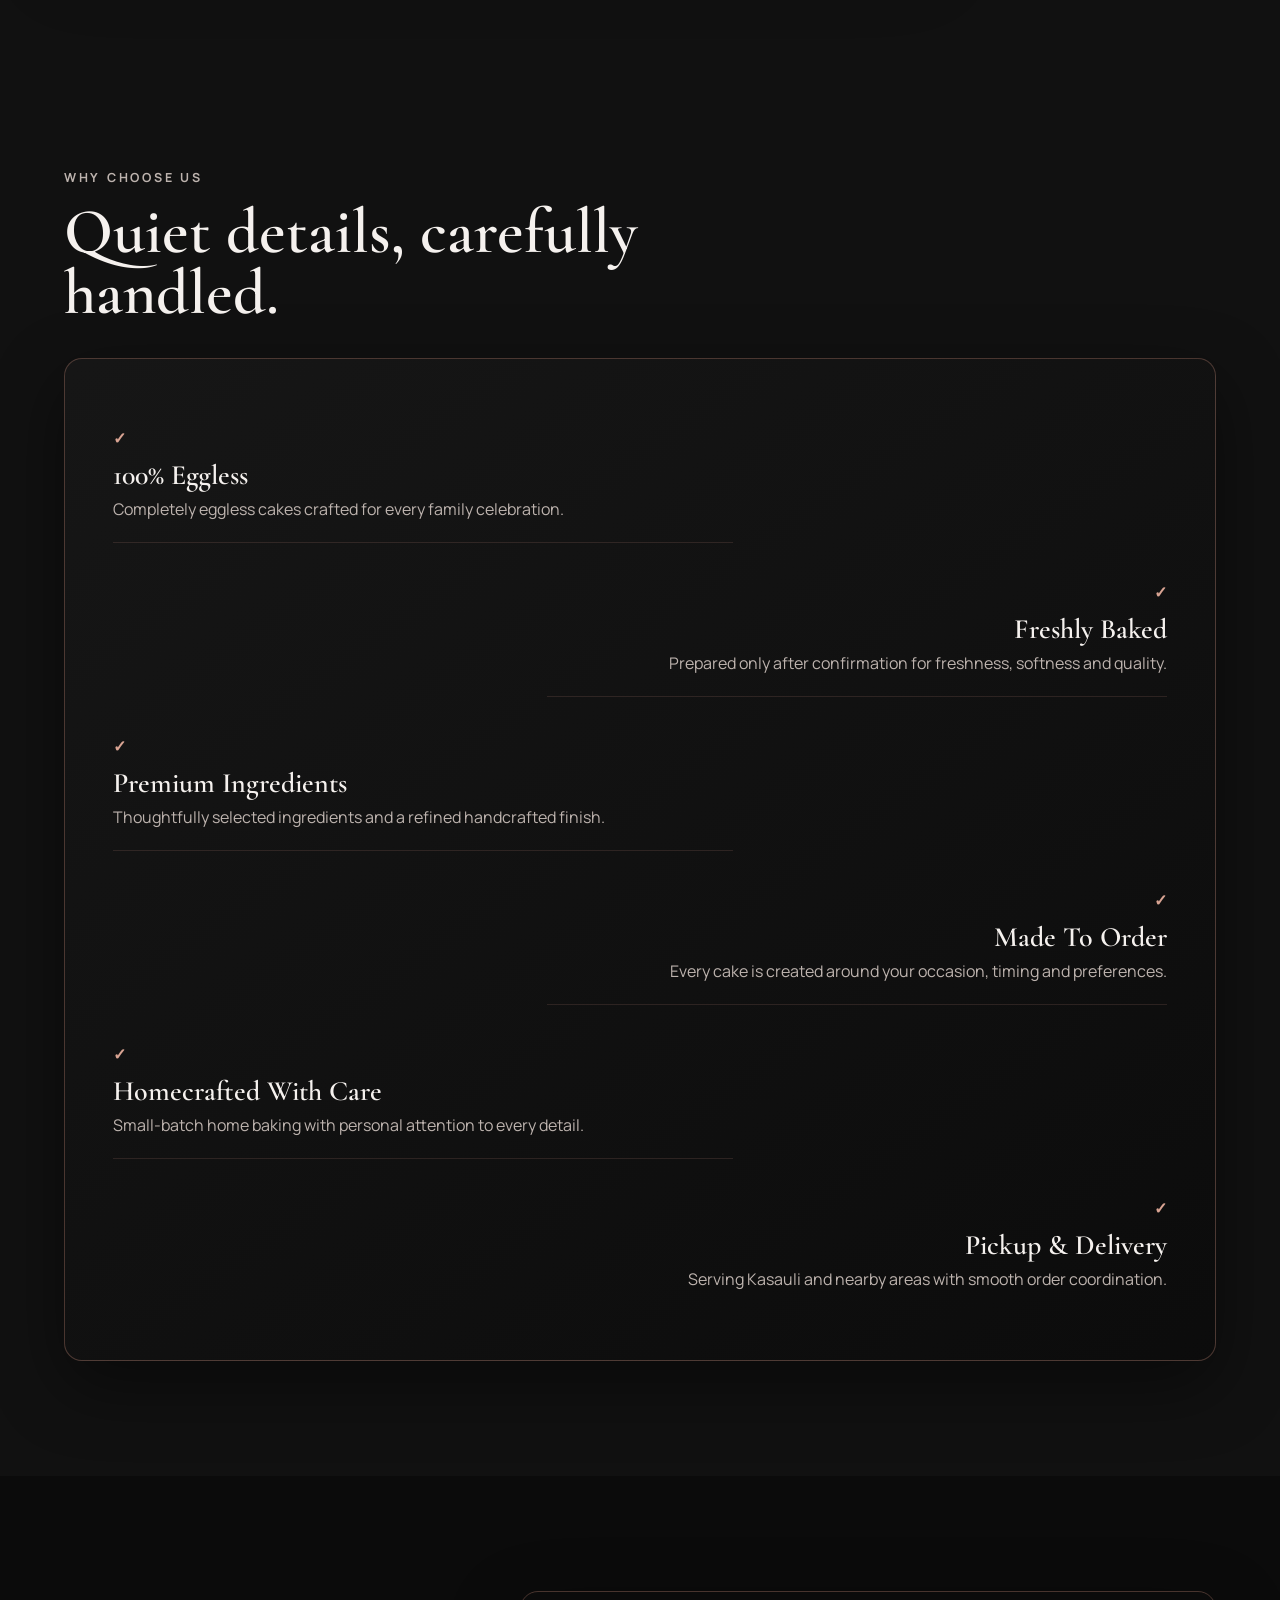
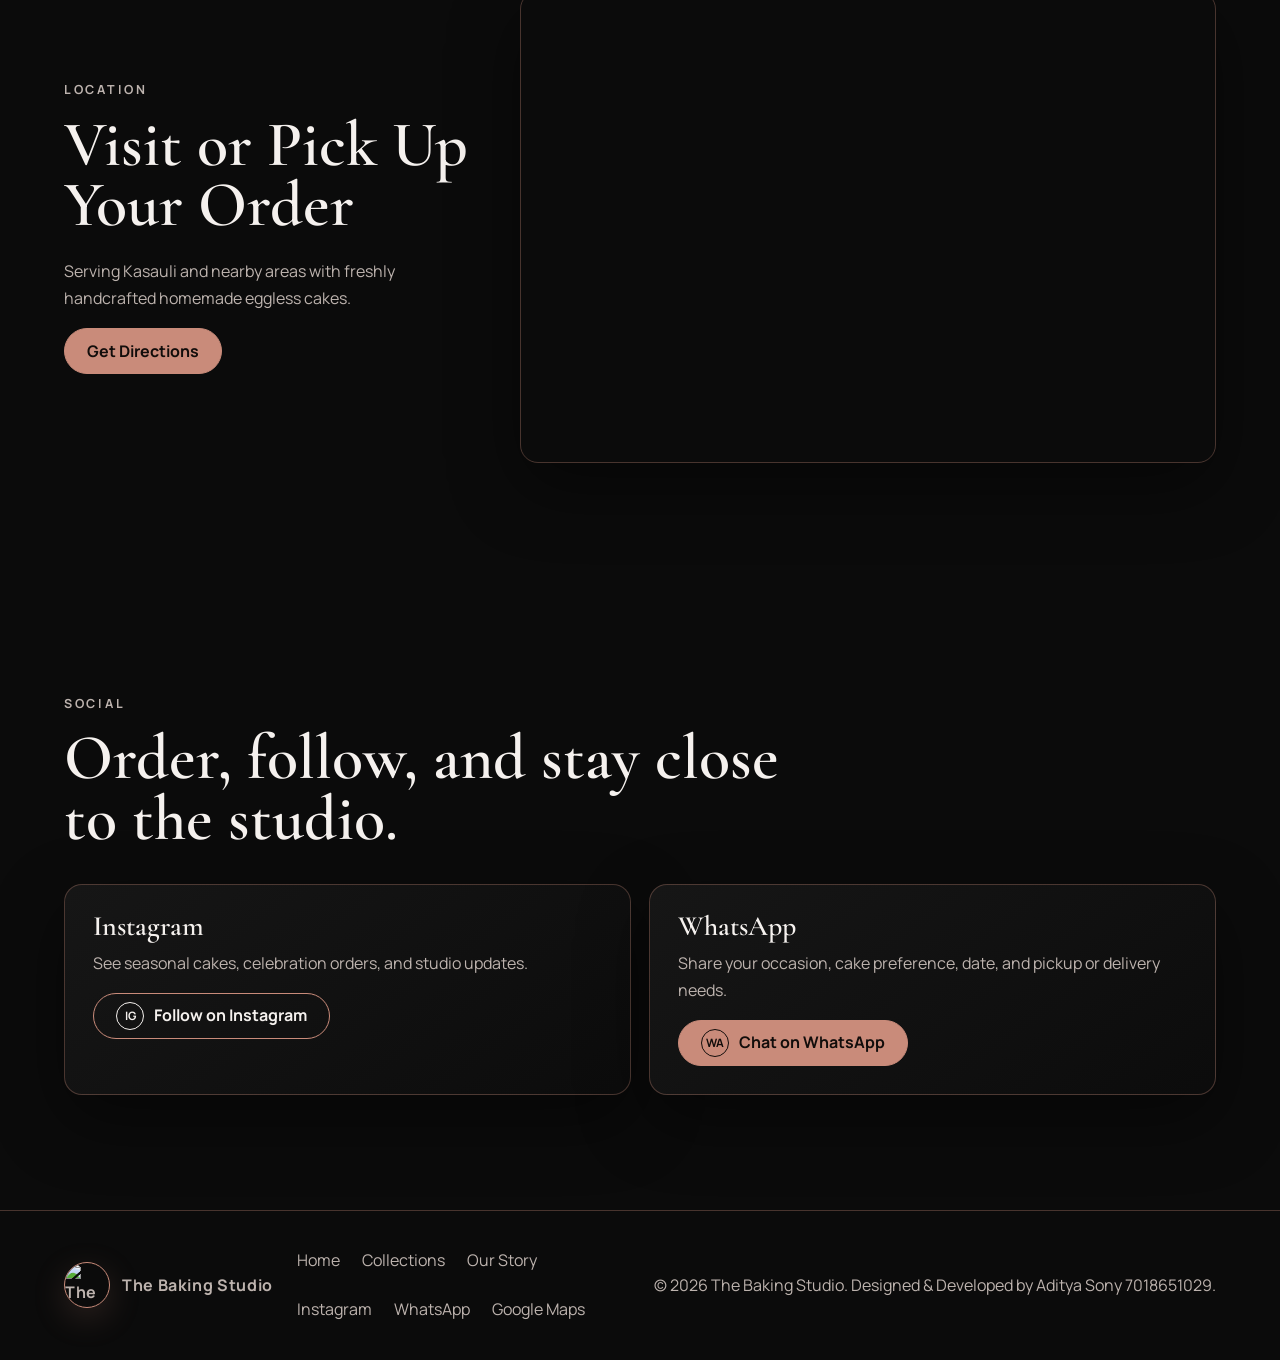
==== commit 79aac4bc: "Complete The Baking Studio website" ====
--- a/index.html
+++ b/index.html
@@ -1,252 +1,271 @@
 <!DOCTYPE html>
 <html lang="en">
-  <head>
-    <meta charset="UTF-8" />
-    <meta name="viewport" content="width=device-width, initial-scale=1.0" />
-    <title>The Baking Studio | Premium Homemade Eggless Cakes in Kasauli</title>
-    <meta
-      name="description"
-      content="Premium homemade eggless cakes in Kasauli. Freshly baked custom cakes for birthdays, anniversaries, weddings, and celebrations. Order directly on WhatsApp."
-    />
-    <link rel="preconnect" href="https://fonts.googleapis.com" />
-    <link rel="preconnect" href="https://fonts.gstatic.com" crossorigin />
-    <link
-      href="https://fonts.googleapis.com/css2?family=Cormorant+Garamond:wght@500;600;700&family=Manrope:wght@400;500;600;700&display=swap"
-      rel="stylesheet"
-    />
-    <link rel="stylesheet" href="css/styles.css" />
-  </head>
-  <body data-asset-depth="">
-    <header class="site-header" data-header>
-      <a class="brand" href="#home" aria-label="The Baking Studio home">
-        <img class="brand-logo" src="assets/products/logo.jpg" alt="The Baking Studio logo" />
-        <span>The Baking Studio</span>
-      </a>
-
-      <button class="nav-toggle" type="button" aria-label="Open menu" aria-expanded="false" data-nav-toggle>
-        <span></span>
-        <span></span>
-      </button>
-
-      <nav class="site-nav" data-nav>
-        <a href="#home">Home</a>
-        <a href="collections/">Collections</a>
-        <a href="collections/signature/">Signature Collection</a>
-        <a href="collections/birthday/">Birthday Collection</a>
-        <a href="collections/wedding-anniversary/">Wedding & Anniversary</a>
-        <a href="#why-us">Why Us</a>
-      </nav>
-
-      <a class="header-order" href="#" data-whatsapp-link>Order on WhatsApp</a>
-    </header>
-
-    <main>
-      <section class="intro section" id="home">
-        <div class="intro-copy reveal">
-          <p class="eyebrow">Home bakery in Kasauli</p>
-          <h1>
-            <span>THE</span>
-            <span>BAKING</span>
-            <span>STUDIO</span>
-          </h1>
-          <p class="intro-text">
-            Fresh homemade eggless cakes in Kasauli, handcrafted for birthdays, anniversaries,
-            celebrations, and special moments.
-          </p>
-          <div class="button-row">
-            <a class="btn btn-primary" href="collections/">Explore Our Collections</a>
-            <a class="btn btn-secondary" href="#" data-whatsapp-link>Order on WhatsApp</a>
-          </div>
-        </div>
-
-        <div class="featured-grid reveal" aria-label="Featured cakes" data-featured-products></div>
-      </section>
-
-      <section class="section collection" id="best-sellers">
-        <div class="section-heading reveal">
-          <p class="eyebrow">Best Sellers</p>
-          <h2>Three favourites crafted for unforgettable celebrations.</h2>
-        </div>
-        <div class="product-grid" data-best-sellers></div>
-        <div class="order-notice reveal">
-          <h3>Every cake is handcrafted fresh after your order is confirmed.</h3>
-          <p>
-            Kindly place your order at least 24 hours before your preferred pickup or delivery time
-            to ensure the highest quality and timely preparation.
-          </p>
-        </div>
-      </section>
-
-      <section class="section about" id="about">
-        <div class="section-heading reveal">
-          <p class="eyebrow">Our Story</p>
-          <h2>Every celebration deserves something made with care.</h2>
-        </div>
-        <div class="about-copy luxury-container reveal">
-          <p>
-            The Baking Studio was founded by Priyanka Verma, a passionate home baker whose love for
-            cake artistry grew into a boutique home bakery.
-          </p>
-          <p>
-            Every cake is handcrafted, completely eggless, and freshly prepared only after your order
-            is confirmed.
-          </p>
-          <p>
-            From birthdays and anniversaries to surprise celebrations, every creation reflects
-            quality, creativity and attention to detail.
-          </p>
-          <p>
-            Within the first year, The Baking Studio proudly handcrafted and delivered over 40 custom
-            cakes across Kasauli and nearby areas, creating memorable moments one celebration at a
-            time.
-          </p>
-        </div>
-      </section>
-
-      <section class="section why" id="why-us">
-        <div class="section-heading reveal">
-          <p class="eyebrow">Why Choose Us</p>
-          <h2>Quiet details, carefully handled.</h2>
-        </div>
-        <div class="why-list luxury-container reveal">
-          <div><span>✓</span><h3>100% Eggless</h3><p>Completely eggless cakes crafted for every family celebration.</p></div>
-          <div><span>✓</span><h3>Freshly Baked</h3><p>Prepared only after confirmation for freshness, softness and quality.</p></div>
-          <div><span>✓</span><h3>Premium Ingredients</h3><p>Thoughtfully selected ingredients and a refined handcrafted finish.</p></div>
-          <div><span>✓</span><h3>Made To Order</h3><p>Every cake is created around your occasion, timing and preferences.</p></div>
-          <div><span>✓</span><h3>Homecrafted With Care</h3><p>Small-batch home baking with personal attention to every detail.</p></div>
-          <div><span>✓</span><h3>Pickup & Delivery</h3><p>Serving Kasauli and nearby areas with smooth order coordination.</p></div>
-        </div>
-      </section>
-
-      <section class="section location" id="location">
-        <div class="location-copy reveal">
-          <p class="eyebrow">Location</p>
-          <h2>Visit or Pick Up Your Order</h2>
-          <p>
-            Serving Kasauli and nearby areas with freshly handcrafted homemade eggless cakes.
-          </p>
-          <a class="btn btn-primary" href="https://maps.app.goo.gl/45BdZde1DXDgjT8A6?g_st=aw" target="_blank" rel="noreferrer">
-            Get Directions
-          </a>
-        </div>
-        <div class="map-frame reveal">
-          <iframe
-            title="Google Map showing Kasauli area"
-            loading="lazy"
-            referrerpolicy="no-referrer-when-downgrade"
-            src="https://www.google.com/maps?q=Kasauli&output=embed"
-          ></iframe>
-        </div>
-      </section>
-
-      <section class="section social" id="social">
-        <div class="section-heading reveal">
-          <p class="eyebrow">Social</p>
-          <h2>Order, follow, and stay close to the studio.</h2>
-        </div>
-        <div class="social-grid">
-          <article class="social-card reveal">
-            <h3>Instagram</h3>
-            <p>See seasonal cakes, celebration orders, and studio updates.</p>
-            <a class="btn btn-secondary icon-link" href="https://www.instagram.com/the_baking_studioo?utm_source=qr&igsh=bnV0ZjFibzVjeG9y" target="_blank" rel="noreferrer"><span aria-hidden="true">IG</span>Follow on Instagram</a>
-          </article>
-          <article class="social-card reveal">
-            <h3>WhatsApp</h3>
-            <p>Share your occasion, cake preference, date, and pickup or delivery needs.</p>
-            <a class="btn btn-primary icon-link" href="#" data-whatsapp-link><span aria-hidden="true">WA</span>Chat on WhatsApp</a>
-          </article>
-        </div>
-      </section>
-    </main>
-
-    <button class="floating-cart" type="button" hidden data-cart-button>Order (0)</button>
-
-    <aside class="cart-drawer" aria-hidden="true" data-cart-drawer>
-      <div class="drawer-panel">
-        <div class="drawer-header">
-          <div>
-            <p class="eyebrow">Your Order</p>
-            <h2>Ready for WhatsApp</h2>
-          </div>
-          <button class="icon-button" type="button" aria-label="Close order drawer" data-close-cart>&times;</button>
-        </div>
-        <div class="cart-items" data-cart-items></div>
-        <div class="drawer-footer">
-          <p data-cart-empty>Your selected cakes will appear here.</p>
-          <a class="btn btn-primary btn-full" href="#" data-send-order>Send Order on WhatsApp</a>
-        </div>
-      </div>
-    </aside>
-
-    <div class="modal" aria-hidden="true" data-modal>
-      <div class="modal-panel" role="dialog" aria-modal="true" aria-labelledby="modal-title">
-        <button class="modal-close" type="button" aria-label="Close product details" data-close-modal>&times;</button>
-        <div class="modal-image product-image" data-modal-image></div>
-        <div class="modal-content">
-          <p class="eyebrow">Cake Details</p>
-          <h2 id="modal-title" data-modal-title></h2>
-          <p data-modal-description></p>
-          <p class="price" data-modal-price></p>
-          <dl class="detail-list">
-            <div>
-              <dt>Available Weights</dt>
-              <dd data-modal-weights></dd>
-            </div>
-            <div>
-              <dt>Features</dt>
-              <dd data-modal-features></dd>
-            </div>
-            <div>
-              <dt>Preparation Time</dt>
-              <dd data-modal-time></dd>
-            </div>
-            <div>
-              <dt>Servings</dt>
-              <dd data-modal-servings></dd>
-            </div>
-            <div>
-              <dt>Occasion</dt>
-              <dd data-modal-occasion></dd>
-            </div>
-            <div>
-              <dt>Best For</dt>
-              <dd data-modal-best-for></dd>
-            </div>
-          </dl>
-          <p class="fixed-weight" hidden data-fixed-weight></p>
-          <label class="field" data-weight-field>
-            <span>Weight</span>
-            <select data-modal-weight></select>
-          </label>
-          <div class="quantity-control" aria-label="Quantity selector">
-            <button type="button" data-qty-minus>-</button>
-            <span data-modal-quantity>1</span>
-            <button type="button" data-qty-plus>+</button>
-          </div>
-          <button class="btn btn-primary btn-full" type="button" data-add-order>Add to Order</button>
-          <a class="btn btn-secondary btn-full modal-customize" href="#" data-customize-cake>Customize Your Cake</a>
-        </div>
+
+<head>
+  <meta charset="UTF-8" />
+  <meta name="viewport" content="width=device-width, initial-scale=1.0" />
+  <title>The Baking Studio | Premium Homemade Eggless Cakes in Kasauli</title>
+  <meta name="description"
+    content="Premium homemade eggless cakes in Kasauli. Freshly baked custom cakes for birthdays, anniversaries, weddings, and celebrations. Order directly on WhatsApp." />
+  <link rel="preconnect" href="https://fonts.googleapis.com" />
+  <link rel="preconnect" href="https://fonts.gstatic.com" crossorigin />
+  <link
+    href="https://fonts.googleapis.com/css2?family=Cormorant+Garamond:wght@500;600;700&family=Manrope:wght@400;500;600;700&display=swap"
+    rel="stylesheet" />
+  <link rel="stylesheet" href="css/styles.css" />
+</head>
+
+<body data-asset-depth="">
+  <header class="site-header" data-header>
+    <a class="brand" href="#home" aria-label="The Baking Studio home">
+      <img class="brand-logo" src="assets/products/logo.jpg" alt="The Baking Studio logo" />
+      <span>The Baking Studio</span>
+    </a>
+
+    <button class="nav-toggle" type="button" aria-label="Open menu" aria-expanded="false" data-nav-toggle>
+      <span></span>
+      <span></span>
+    </button>
+
+    <nav class="site-nav" data-nav>
+      <a href="#home">Home</a>
+      <a href="collections/">Collections</a>
+      <a href="collections/signature/">Signature Collection</a>
+      <a href="collections/birthday/">Birthday Collection</a>
+      <a href="collections/wedding-anniversary/">Wedding & Anniversary</a>
+      <a href="#why-us">Why Us</a>
+    </nav>
+
+    <a class="header-order" href="#" data-whatsapp-link>Order on WhatsApp</a>
+  </header>
+
+  <main>
+    <section class="intro section" id="home">
+      <div class="intro-copy reveal">
+        <p class="eyebrow">Home bakery in Kasauli</p>
+        <h1>
+          <span>THE</span>
+          <span>BAKING</span>
+          <span>STUDIO</span>
+        </h1>
+        <p class="intro-text">
+          Fresh homemade eggless cakes in Kasauli, handcrafted for birthdays, anniversaries,
+          celebrations, and special moments.
+        </p>
+        <div class="button-row">
+          <a class="btn btn-primary" href="collections/">Explore Our Collections</a>
+          <a class="btn btn-secondary" href="#" data-whatsapp-link>Order on WhatsApp</a>
+        </div>
+      </div>
+
+      <div class="featured-grid reveal" aria-label="Featured cakes" data-featured-products></div>
+    </section>
+
+    <section class="section collection" id="best-sellers">
+      <div class="section-heading reveal">
+        <p class="eyebrow">Best Sellers</p>
+        <h2>Three favourites crafted for unforgettable celebrations.</h2>
+      </div>
+      <div class="product-grid" data-best-sellers></div>
+      <div class="order-notice reveal">
+        <h3>Every cake is handcrafted fresh after your order is confirmed.</h3>
+        <p>
+          Kindly place your order at least 24 hours before your preferred pickup or delivery time
+          to ensure the highest quality and timely preparation.
+        </p>
+      </div>
+    </section>
+
+    <section class="section about" id="about">
+      <div class="section-heading reveal">
+        <p class="eyebrow">Our Story</p>
+        <h2>Every celebration deserves something made with care.</h2>
+      </div>
+      <div class="about-copy luxury-container reveal">
+        <p>
+          The Baking Studio was founded by Priyanka Verma, a passionate home baker whose love for
+          cake artistry grew into a boutique home bakery.
+        </p>
+        <p>
+          Every cake is handcrafted, completely eggless, and freshly prepared only after your order
+          is confirmed.
+        </p>
+        <p>
+          From birthdays and anniversaries to surprise celebrations, every creation reflects
+          quality, creativity and attention to detail.
+        </p>
+        <p>
+          Within the first year, The Baking Studio proudly handcrafted and delivered over 40 custom
+          cakes across Kasauli and nearby areas, creating memorable moments one celebration at a
+          time.
+        </p>
+      </div>
+    </section>
+
+    <section class="section why" id="why-us">
+      <div class="section-heading reveal">
+        <p class="eyebrow">Why Choose Us</p>
+        <h2>Quiet details, carefully handled.</h2>
+      </div>
+      <div class="why-list luxury-container reveal">
+        <div><span>✓</span>
+          <h3>100% Eggless</h3>
+          <p>Completely eggless cakes crafted for every family celebration.</p>
+        </div>
+        <div><span>✓</span>
+          <h3>Freshly Baked</h3>
+          <p>Prepared only after confirmation for freshness, softness and quality.</p>
+        </div>
+        <div><span>✓</span>
+          <h3>Premium Ingredients</h3>
+          <p>Thoughtfully selected ingredients and a refined handcrafted finish.</p>
+        </div>
+        <div><span>✓</span>
+          <h3>Made To Order</h3>
+          <p>Every cake is created around your occasion, timing and preferences.</p>
+        </div>
+        <div><span>✓</span>
+          <h3>Homecrafted With Care</h3>
+          <p>Small-batch home baking with personal attention to every detail.</p>
+        </div>
+        <div><span>✓</span>
+          <h3>Pickup & Delivery</h3>
+          <p>Serving Kasauli and nearby areas with smooth order coordination.</p>
+        </div>
+      </div>
+    </section>
+
+    <section class="section location" id="location">
+      <div class="location-copy reveal">
+        <p class="eyebrow">Location</p>
+        <h2>Visit or Pick Up Your Order</h2>
+        <p>
+          Serving Kasauli and nearby areas with freshly handcrafted homemade eggless cakes.
+        </p>
+        <a class="btn btn-primary" href="https://maps.app.goo.gl/45BdZde1DXDgjT8A6?g_st=aw" target="_blank"
+          rel="noreferrer">
+          Get Directions
+        </a>
+      </div>
+      <div class="map-frame reveal">
+        <iframe title="Google Map showing Kasauli area" loading="lazy" referrerpolicy="no-referrer-when-downgrade"
+          src="https://www.google.com/maps?q=Kasauli&output=embed"></iframe>
+      </div>
+    </section>
+
+    <section class="section social" id="social">
+      <div class="section-heading reveal">
+        <p class="eyebrow">Social</p>
+        <h2>Order, follow, and stay close to the studio.</h2>
+      </div>
+      <div class="social-grid">
+        <article class="social-card reveal">
+          <h3>Instagram</h3>
+          <p>See seasonal cakes, celebration orders, and studio updates.</p>
+          <a class="btn btn-secondary icon-link"
+            href="https://www.instagram.com/the_baking_studioo?utm_source=qr&igsh=bnV0ZjFibzVjeG9y" target="_blank"
+            rel="noreferrer"><span aria-hidden="true">IG</span>Follow on Instagram</a>
+        </article>
+        <article class="social-card reveal">
+          <h3>WhatsApp</h3>
+          <p>Share your occasion, cake preference, date, and pickup or delivery needs.</p>
+          <a class="btn btn-primary icon-link" href="#" data-whatsapp-link><span aria-hidden="true">WA</span>Chat on
+            WhatsApp</a>
+        </article>
+      </div>
+    </section>
+  </main>
+
+  <button class="floating-cart" type="button" hidden data-cart-button>Order (0)</button>
+
+  <aside class="cart-drawer" aria-hidden="true" data-cart-drawer>
+    <div class="drawer-panel">
+      <div class="drawer-header">
+        <div>
+          <p class="eyebrow">Your Order</p>
+          <h2>Ready for WhatsApp</h2>
+        </div>
+        <button class="icon-button" type="button" aria-label="Close order drawer" data-close-cart>&times;</button>
+      </div>
+      <div class="cart-items" data-cart-items></div>
+      <div class="drawer-footer">
+        <p data-cart-empty>Your selected cakes will appear here.</p>
+        <a class="btn btn-primary btn-full" href="#" data-send-order>Send Order on WhatsApp</a>
       </div>
     </div>
-
-    <footer class="site-footer">
-      <div class="brand">
-        <img class="brand-logo" src="assets/products/logo.jpg" alt="The Baking Studio logo" />
-        <span>The Baking Studio</span>
-      </div>
-      <nav>
-        <a href="#home">Home</a>
-        <a href="collections/">Collections</a>
-        <a href="#about">Our Story</a>
-        <a href="https://www.instagram.com/the_baking_studioo?utm_source=qr&igsh=bnV0ZjFibzVjeG9y" target="_blank" rel="noreferrer">Instagram</a>
-        <a href="#" data-whatsapp-link>WhatsApp</a>
-        <a href="https://maps.app.goo.gl/45BdZde1DXDgjT8A6?g_st=aw" target="_blank" rel="noreferrer">Google Maps</a>
-      </nav>
-      <p>&copy; <span data-year></span> The Baking Studio. Designed & Developed by Aditya Sony 7018651029.</p>
-    </footer>
-
-    <script src="js/config.js"></script>
-    <script src="js/products.js"></script>
-    <script src="js/app.js"></script>
-  </body>
-</html>
+  </aside>
+
+  <div class="modal" aria-hidden="true" data-modal>
+    <div class="modal-panel" role="dialog" aria-modal="true" aria-labelledby="modal-title">
+      <button class="modal-close" type="button" aria-label="Close product details" data-close-modal>&times;</button>
+      <div class="modal-image product-image" data-modal-image></div>
+      <div class="modal-content">
+        <p class="eyebrow">Cake Details</p>
+        <h2 id="modal-title" data-modal-title></h2>
+        <p data-modal-description></p>
+        <p class="price" data-modal-price></p>
+        <dl class="detail-list">
+          <div>
+            <dt>Available Weights</dt>
+            <dd data-modal-weights></dd>
+          </div>
+          <div>
+            <dt>Features</dt>
+            <dd data-modal-features></dd>
+          </div>
+          <div>
+            <dt>Preparation Time</dt>
+            <dd data-modal-time></dd>
+          </div>
+          <div>
+            <dt>Servings</dt>
+            <dd data-modal-servings></dd>
+          </div>
+          <div>
+            <dt>Occasion</dt>
+            <dd data-modal-occasion></dd>
+          </div>
+          <div>
+            <dt>Best For</dt>
+            <dd data-modal-best-for></dd>
+          </div>
+        </dl>
+        <p class="fixed-weight" hidden data-fixed-weight></p>
+        <label class="field" data-weight-field>
+          <span>Weight</span>
+          <select data-modal-weight></select>
+        </label>
+        <div class="quantity-control" aria-label="Quantity selector">
+          <button type="button" data-qty-minus>-</button>
+          <span data-modal-quantity>1</span>
+          <button type="button" data-qty-plus>+</button>
+        </div>
+        <button class="btn btn-primary btn-full" type="button" data-add-order>Add to Order</button>
+        <a class="btn btn-secondary btn-full modal-customize" href="#" data-customize-cake>Customize Your Cake</a>
+      </div>
+    </div>
+  </div>
+
+  <footer class="site-footer">
+    <div class="brand">
+      <img class="brand-logo" src="assets/products/logo.jpg" alt="The Baking Studio logo" />
+      <span>The Baking Studio</span>
+    </div>
+    <nav>
+      <a href="#home">Home</a>
+      <a href="collections/">Collections</a>
+      <a href="#about">Our Story</a>
+      <a href="https://www.instagram.com/the_baking_studioo?utm_source=qr&igsh=bnV0ZjFibzVjeG9y" target="_blank"
+        rel="noreferrer">Instagram</a>
+      <a href="#" data-whatsapp-link>WhatsApp</a>
+      <a href="https://maps.app.goo.gl/45BdZde1DXDgjT8A6?g_st=aw" target="_blank" rel="noreferrer">Google Maps</a>
+    </nav>
+    <p>&copy; <span data-year></span> The Baking Studio. Designed & Developed by Aditya Sony 7018651029.</p>
+  </footer>
+
+  <script src="js/config.js"></script>
+  <script src="js/products.js"></script>
+  <script src="js/app.js"></script>
+</body>
+
+</html>
